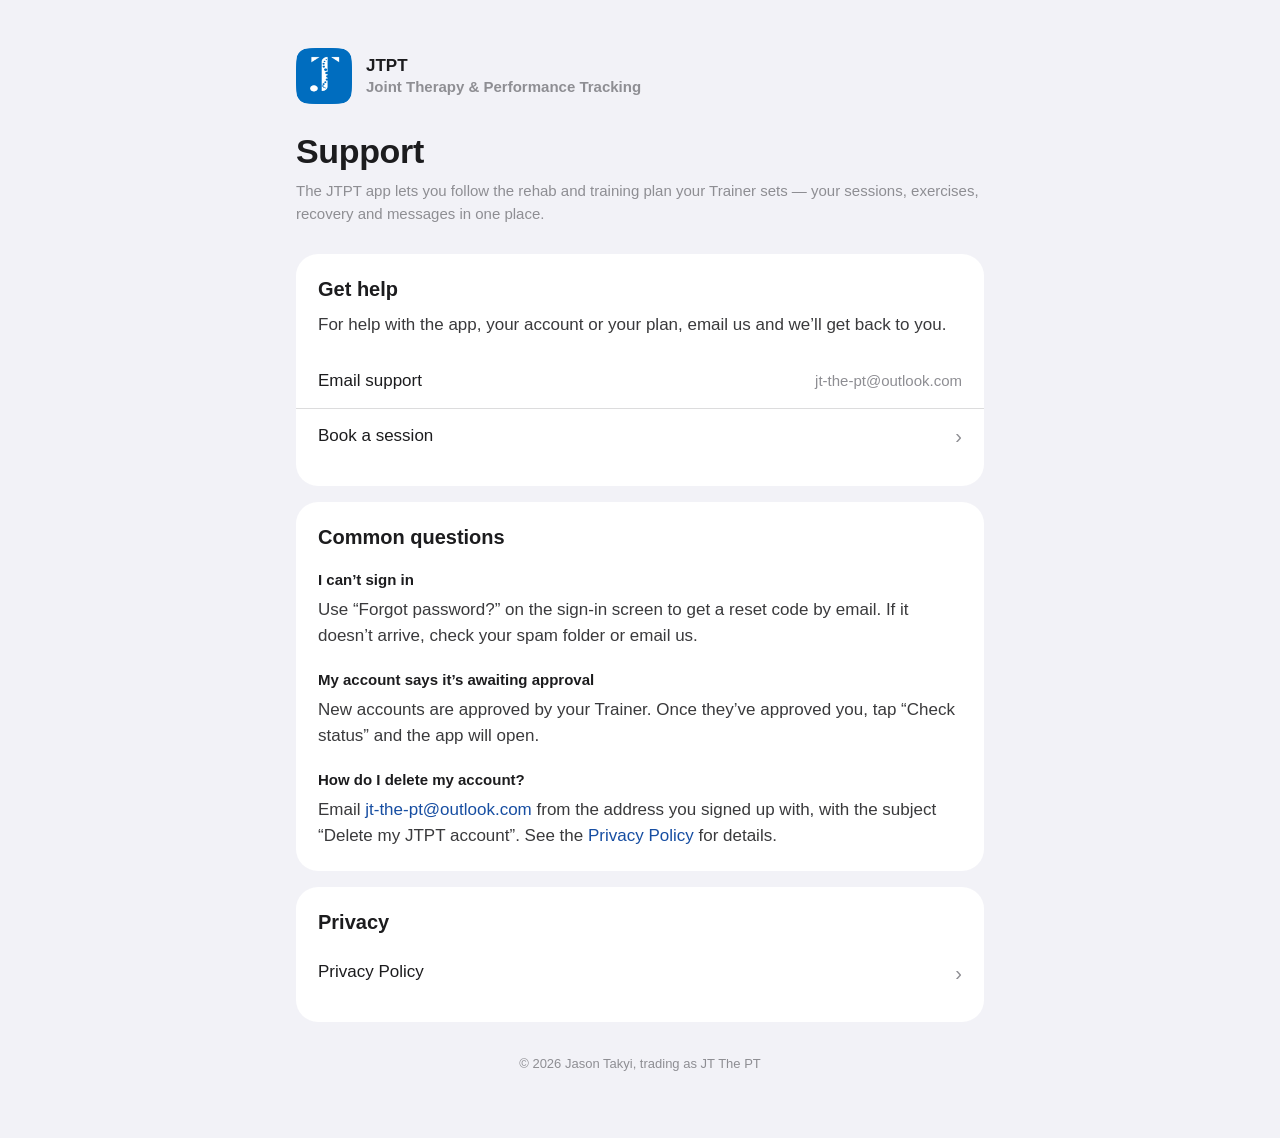
==== index.html @ 7a08b072 "Add JTPT support page and privacy policy Co-Authored-By: Claude Opus 5.5 <noreply@anthropic.com>" ====
<!doctype html>
<html lang="en-GB">
<head>
  <meta charset="utf-8">
  <meta name="viewport" content="width=device-width, initial-scale=1">
  <title>JTPT Support</title>
  <meta name="description" content="Help, contact and privacy information for the JTPT (Joint Therapy & Performance Tracking) app.">
  <link rel="icon" href="assets/favicon.png">
  <link rel="apple-touch-icon" href="assets/apple-touch-icon.png">
  <link rel="stylesheet" href="assets/site.css">
</head>
<body>
<main class="wrap">

  <header class="brand">
    <img src="assets/icon-192.png" alt="">
    <div class="name"><strong>JTPT</strong>Joint Therapy &amp; Performance Tracking</div>
  </header>

  <h1>Support</h1>
  <p class="lede">The JTPT app lets you follow the rehab and training plan your Trainer sets — your sessions, exercises, recovery and messages in one place.</p>

  <section class="card">
    <h2>Get help</h2>
    <p>For help with the app, your account or your plan, email us and we’ll get back to you.</p>
    <ul class="rows">
      <li><a href="mailto:jt-the-pt@outlook.com?subject=JTPT%20app%20support"><span>Email support</span><span class="value">jt-the-pt@outlook.com</span></a></li>
      <li><a href="https://jt-the-pt.setmore.com/book"><span>Book a session</span><span class="chev" aria-hidden="true">›</span></a></li>
    </ul>
  </section>

  <section class="card">
    <h2>Common questions</h2>
    <h3>I can’t sign in</h3>
    <p>Use “Forgot password?” on the sign-in screen to get a reset code by email. If it doesn’t arrive, check your spam folder or email us.</p>
    <h3>My account says it’s awaiting approval</h3>
    <p>New accounts are approved by your Trainer. Once they’ve approved you, tap “Check status” and the app will open.</p>
    <h3>How do I delete my account?</h3>
    <p>Email <a href="mailto:jt-the-pt@outlook.com?subject=Delete%20my%20JTPT%20account">jt-the-pt@outlook.com</a> from the address you signed up with, with the subject “Delete my JTPT account”. See the <a href="privacy/#delete">Privacy Policy</a> for details.</p>
  </section>

  <section class="card">
    <h2>Privacy</h2>
    <ul class="rows">
      <li><a href="privacy/"><span>Privacy Policy</span><span class="chev" aria-hidden="true">›</span></a></li>
    </ul>
  </section>

  <footer>© 2026 Jason Takyi, trading as JT The PT</footer>
</main>
</body>
</html>
---- assets/site.css ----
/* JTPT legal & support pages — same Apple-style system as the app. */
:root {
  --bg: #f2f2f7;
  --surface: #ffffff;
  --ink: #1c1c1e;
  --body: #3a3a3c;
  --muted: #8e8e93;
  --separator: rgba(60, 60, 67, 0.18);
  --accent: #174ea2;
  --accent-tint: rgba(23, 78, 162, 0.1);
  color-scheme: light dark;
}
@media (prefers-color-scheme: dark) {
  :root {
    --bg: #000000;
    --surface: #1c1c1e;
    --ink: #ffffff;
    --body: #d1d1d6;
    --muted: #98989f;
    --separator: rgba(84, 84, 88, 0.65);
    --accent: #5b93f5;
    --accent-tint: rgba(91, 147, 245, 0.18);
  }
}

* { box-sizing: border-box; }
html { -webkit-text-size-adjust: 100%; }
body {
  margin: 0;
  background: var(--bg);
  color: var(--body);
  font: 17px/1.55 -apple-system, BlinkMacSystemFont, "SF Pro Text", "Segoe UI", Roboto, Helvetica, Arial, sans-serif;
  -webkit-font-smoothing: antialiased;
}
.wrap { max-width: 720px; margin: 0 auto; padding: 48px 16px 64px; }

header.brand { display: flex; align-items: center; gap: 14px; margin-bottom: 28px; }
header.brand img { width: 56px; height: 56px; border-radius: 13px; }
header.brand .name { font-size: 15px; font-weight: 600; color: var(--muted); line-height: 1.3; }
header.brand .name strong { display: block; color: var(--ink); font-size: 17px; }

h1 { font-size: 34px; line-height: 1.15; font-weight: 700; color: var(--ink); margin: 0 0 8px; letter-spacing: -0.01em; }
.lede { color: var(--muted); font-size: 15px; margin: 0 0 28px; }

.card {
  background: var(--surface);
  border-radius: 22px;
  padding: 22px 22px 6px;
  margin: 0 0 16px;
}
.card h2 { font-size: 20px; font-weight: 700; color: var(--ink); margin: 0 0 10px; line-height: 1.3; }
.card h3 { font-size: 15px; font-weight: 600; color: var(--ink); margin: 18px 0 6px; }
.card p, .card ul { margin: 0 0 16px; }
.card ul { padding-left: 20px; }
.card li { margin: 0 0 6px; }
.card li::marker { color: var(--muted); }

a { color: var(--accent); text-decoration: none; }
a:hover { text-decoration: underline; }

nav.toc { columns: 2; column-gap: 24px; }
nav.toc a { display: block; padding: 6px 0; font-size: 15px; break-inside: avoid; }

.rows { list-style: none; padding: 0 !important; margin: 0 -22px 16px !important; }
.rows li { margin: 0; border-top: 0.5px solid var(--separator); }
.rows li:first-child { border-top: 0; }
.rows a, .rows .row { display: flex; align-items: center; justify-content: space-between; gap: 12px; padding: 14px 22px; color: var(--ink); text-decoration: none; }
.rows a:hover { background: var(--accent-tint); }
.rows .value { color: var(--muted); font-size: 15px; text-align: right; overflow-wrap: anywhere; }
.rows .chev { color: var(--muted); font-size: 20px; line-height: 1; }

.note { background: var(--accent-tint); color: var(--ink); border-radius: 14px; padding: 12px 16px; font-size: 15px; margin: 0 0 16px; }

footer { color: var(--muted); font-size: 13px; text-align: center; margin-top: 32px; }
footer a { color: var(--muted); text-decoration: underline; }

@media (max-width: 520px) {
  .wrap { padding-top: 32px; }
  h1 { font-size: 30px; }
  nav.toc { columns: 1; }
}
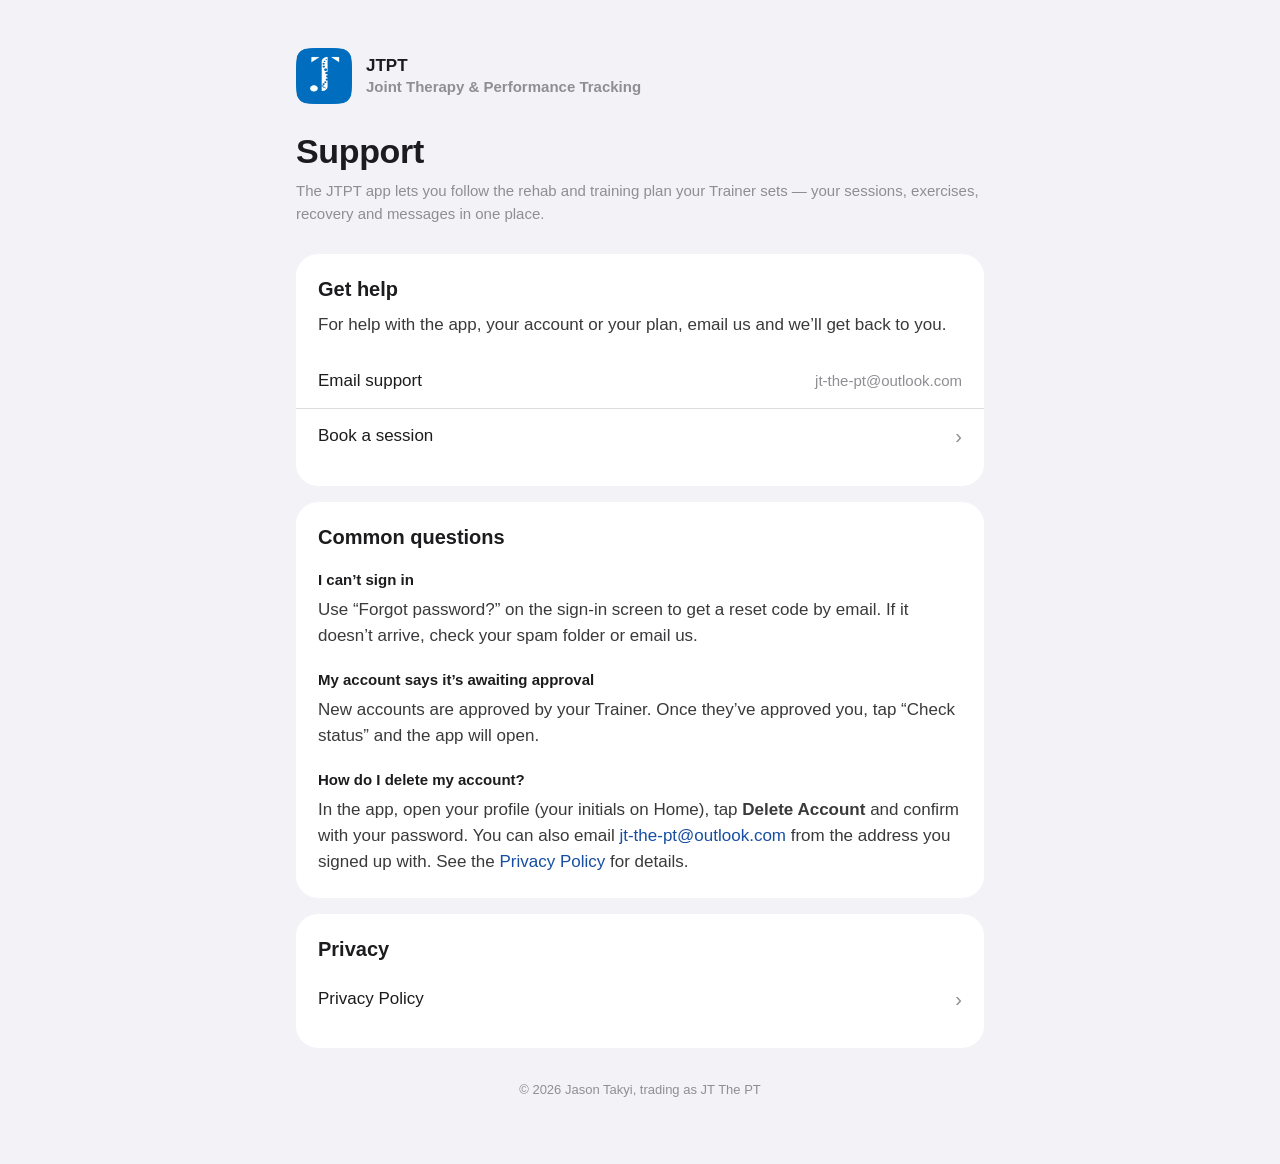
==== commit 47c1567b: "Describe in-app account deletion Co-Authored-By: Claude Opus 5.5 <noreply@anthropic.com>" ====
--- a/index.html
+++ b/index.html
@@ -36,7 +36,7 @@
     <h3>My account says it’s awaiting approval</h3>
     <p>New accounts are approved by your Trainer. Once they’ve approved you, tap “Check status” and the app will open.</p>
     <h3>How do I delete my account?</h3>
-    <p>Email <a href="mailto:jt-the-pt@outlook.com?subject=Delete%20my%20JTPT%20account">jt-the-pt@outlook.com</a> from the address you signed up with, with the subject “Delete my JTPT account”. See the <a href="privacy/#delete">Privacy Policy</a> for details.</p>
+    <p>In the app, open your profile (your initials on Home), tap <strong>Delete Account</strong> and confirm with your password. You can also email <a href="mailto:jt-the-pt@outlook.com?subject=Delete%20my%20JTPT%20account">jt-the-pt@outlook.com</a> from the address you signed up with. See the <a href="privacy/#delete">Privacy Policy</a> for details.</p>
   </section>
 
   <section class="card">
